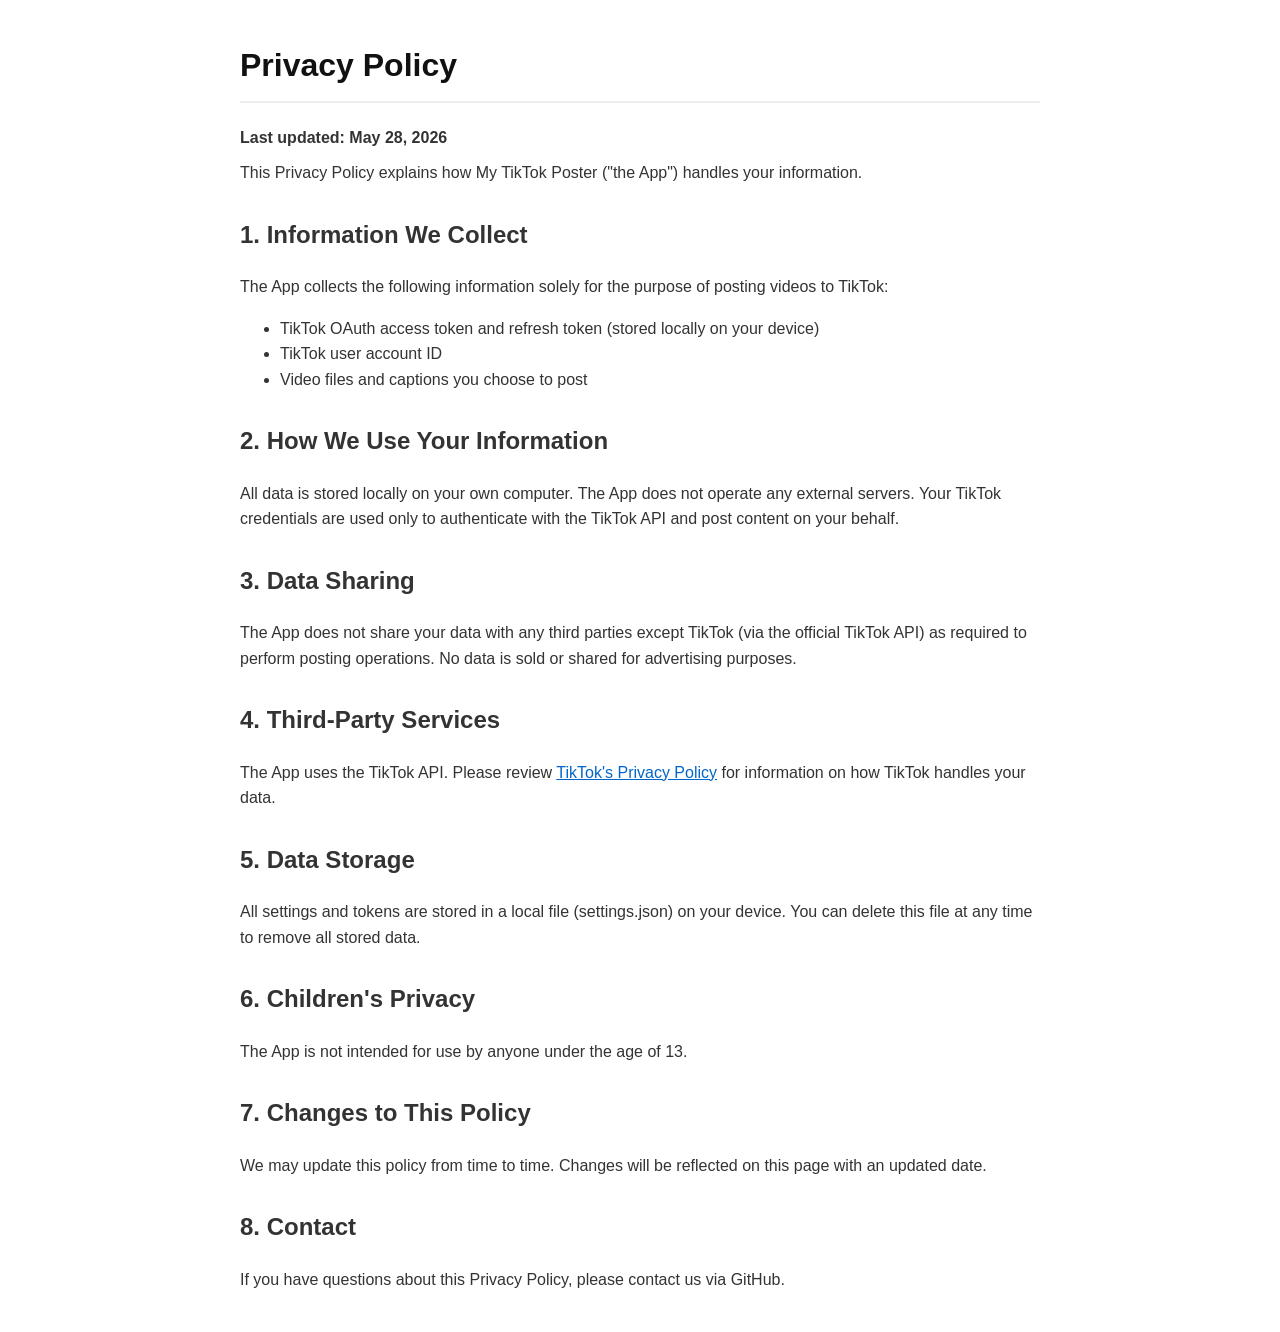
==== privacy-policy.html @ 88461009 "Add files via upload" ====
<!DOCTYPE html>
<html lang="en">
<head>
<meta charset="UTF-8">
<meta name="viewport" content="width=device-width, initial-scale=1.0">
<title>Privacy Policy - My TikTok Poster</title>
<style>
  body { font-family: Arial, sans-serif; max-width: 800px; margin: 40px auto; padding: 0 20px; color: #333; line-height: 1.6; }
  h1 { color: #111; border-bottom: 2px solid #eee; padding-bottom: 10px; }
  h2 { color: #333; margin-top: 30px; }
  p { margin: 10px 0; }
  a { color: #0066cc; }
</style>
</head>
<body>
<h1>Privacy Policy</h1>
<p><strong>Last updated: May 28, 2026</strong></p>

<p>This Privacy Policy explains how My TikTok Poster ("the App") handles your information.</p>

<h2>1. Information We Collect</h2>
<p>The App collects the following information solely for the purpose of posting videos to TikTok:</p>
<ul>
  <li>TikTok OAuth access token and refresh token (stored locally on your device)</li>
  <li>TikTok user account ID</li>
  <li>Video files and captions you choose to post</li>
</ul>

<h2>2. How We Use Your Information</h2>
<p>All data is stored locally on your own computer. The App does not operate any external servers. Your TikTok credentials are used only to authenticate with the TikTok API and post content on your behalf.</p>

<h2>3. Data Sharing</h2>
<p>The App does not share your data with any third parties except TikTok (via the official TikTok API) as required to perform posting operations. No data is sold or shared for advertising purposes.</p>

<h2>4. Third-Party Services</h2>
<p>The App uses the TikTok API. Please review <a href="https://www.tiktok.com/legal/privacy-policy" target="_blank">TikTok's Privacy Policy</a> for information on how TikTok handles your data.</p>

<h2>5. Data Storage</h2>
<p>All settings and tokens are stored in a local file (settings.json) on your device. You can delete this file at any time to remove all stored data.</p>

<h2>6. Children's Privacy</h2>
<p>The App is not intended for use by anyone under the age of 13.</p>

<h2>7. Changes to This Policy</h2>
<p>We may update this policy from time to time. Changes will be reflected on this page with an updated date.</p>

<h2>8. Contact</h2>
<p>If you have questions about this Privacy Policy, please contact us via GitHub.</p>
</body>
</html>
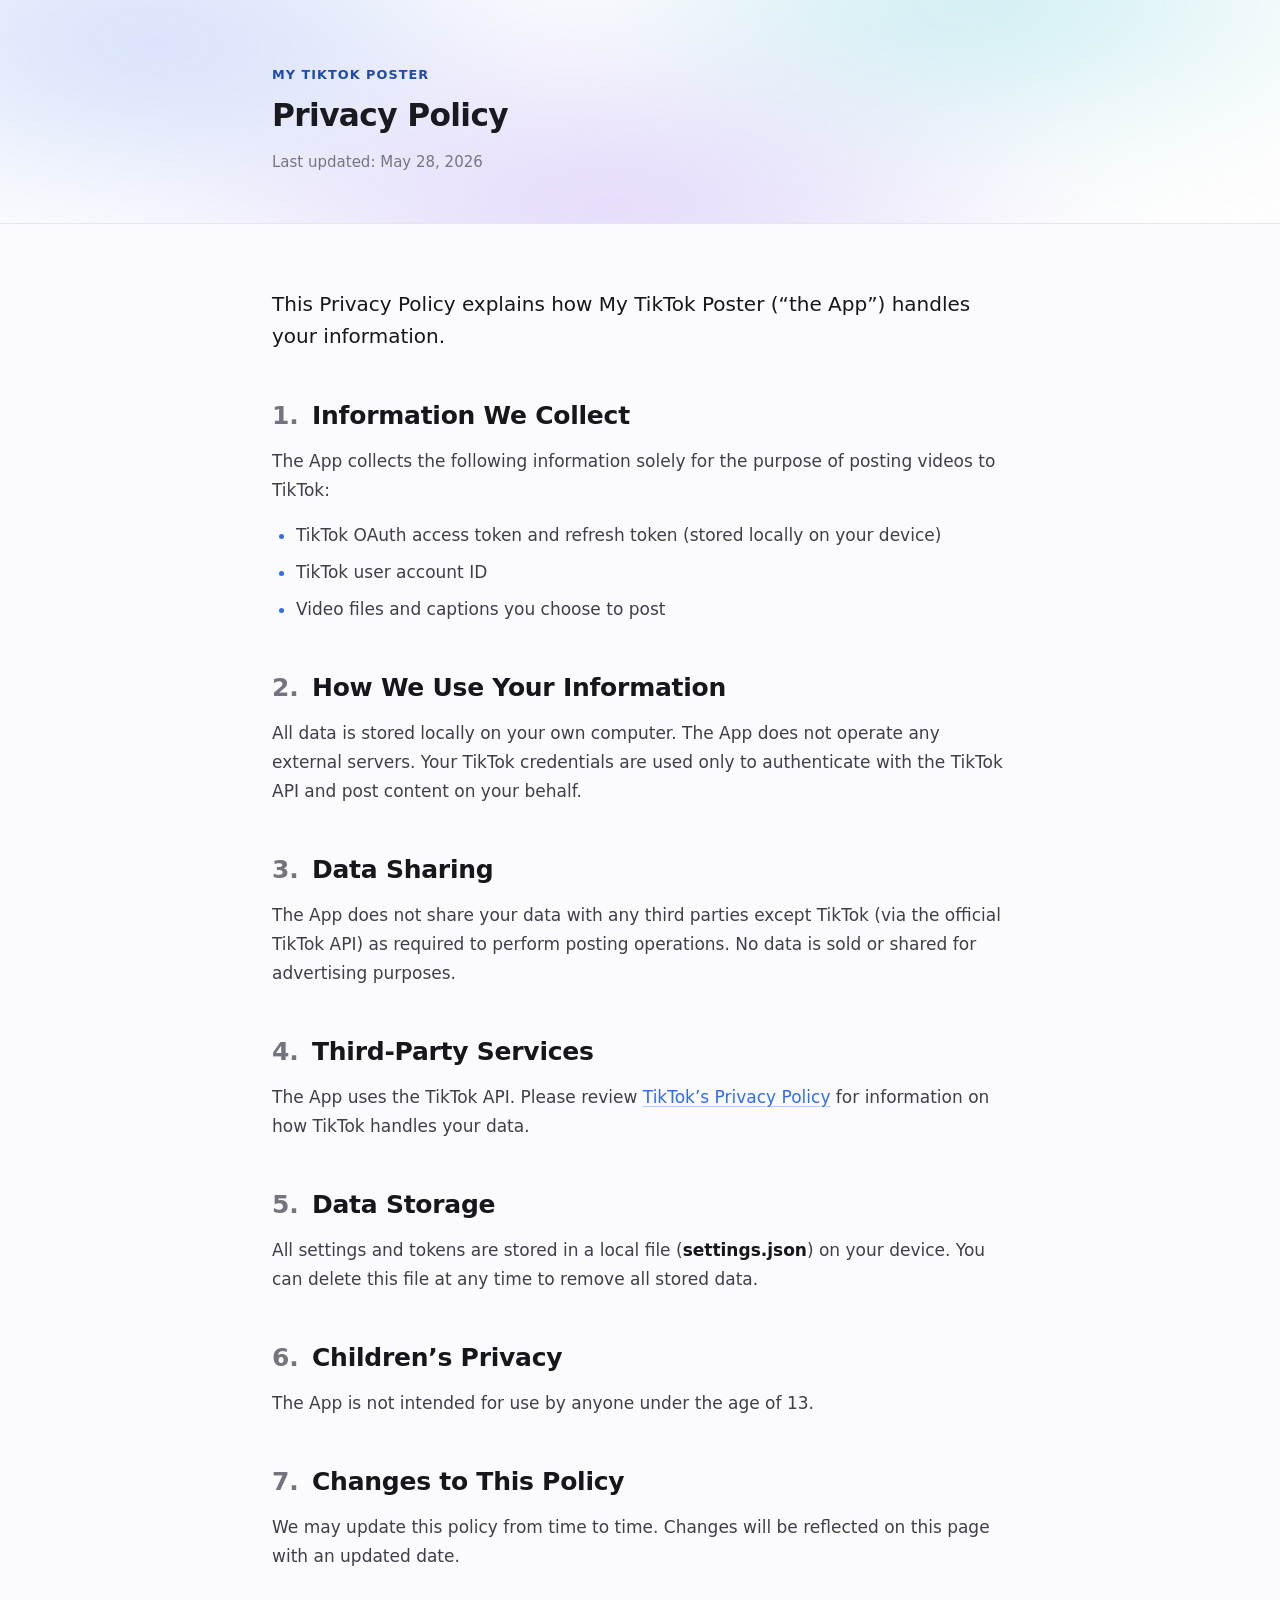
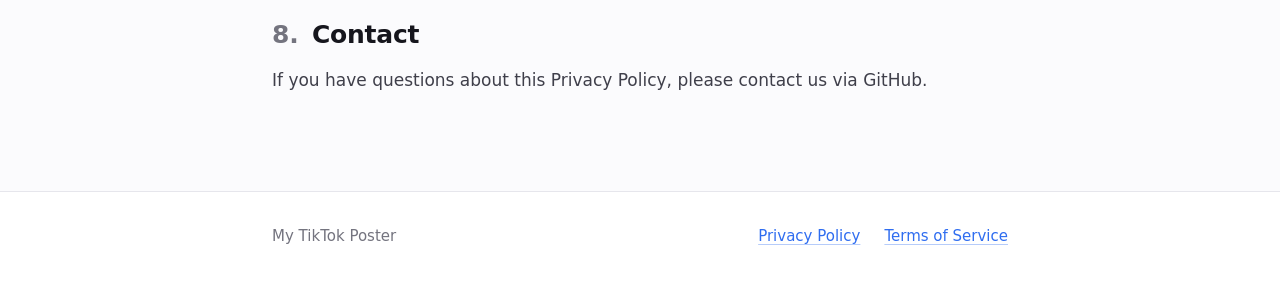
==== commit a84b61fc: "Restyle the legal pages with a token-based stylesheet The Privacy Policy and Terms pages each carrie" ====
--- a/privacy-policy.html
+++ b/privacy-policy.html
@@ -4,47 +4,78 @@
 <meta charset="UTF-8">
 <meta name="viewport" content="width=device-width, initial-scale=1.0">
 <title>Privacy Policy - My TikTok Poster</title>
-<style>
-  body { font-family: Arial, sans-serif; max-width: 800px; margin: 40px auto; padding: 0 20px; color: #333; line-height: 1.6; }
-  h1 { color: #111; border-bottom: 2px solid #eee; padding-bottom: 10px; }
-  h2 { color: #333; margin-top: 30px; }
-  p { margin: 10px 0; }
-  a { color: #0066cc; }
-</style>
+<meta name="description" content="How My TikTok Poster handles your information. All data is stored locally on your own device.">
+<meta name="color-scheme" content="light dark">
+<link rel="stylesheet" href="assets/site.css">
 </head>
 <body>
-<h1>Privacy Policy</h1>
-<p><strong>Last updated: May 28, 2026</strong></p>
 
-<p>This Privacy Policy explains how My TikTok Poster ("the App") handles your information.</p>
+<header class="masthead">
+  <div class="masthead-inner">
+    <p class="eyebrow">My TikTok Poster</p>
+    <h1>Privacy Policy</h1>
+    <p class="meta">Last updated: May 28, 2026</p>
+  </div>
+</header>
 
-<h2>1. Information We Collect</h2>
-<p>The App collects the following information solely for the purpose of posting videos to TikTok:</p>
-<ul>
-  <li>TikTok OAuth access token and refresh token (stored locally on your device)</li>
-  <li>TikTok user account ID</li>
-  <li>Video files and captions you choose to post</li>
-</ul>
+<main>
+  <p class="lede">This Privacy Policy explains how My TikTok Poster (&ldquo;the App&rdquo;) handles your information.</p>
 
-<h2>2. How We Use Your Information</h2>
-<p>All data is stored locally on your own computer. The App does not operate any external servers. Your TikTok credentials are used only to authenticate with the TikTok API and post content on your behalf.</p>
+  <section>
+    <h2><span class="num">1.</span>Information We Collect</h2>
+    <p>The App collects the following information solely for the purpose of posting videos to TikTok:</p>
+    <ul>
+      <li>TikTok OAuth access token and refresh token (stored locally on your device)</li>
+      <li>TikTok user account ID</li>
+      <li>Video files and captions you choose to post</li>
+    </ul>
+  </section>
 
-<h2>3. Data Sharing</h2>
-<p>The App does not share your data with any third parties except TikTok (via the official TikTok API) as required to perform posting operations. No data is sold or shared for advertising purposes.</p>
+  <section>
+    <h2><span class="num">2.</span>How We Use Your Information</h2>
+    <p>All data is stored locally on your own computer. The App does not operate any external servers. Your TikTok credentials are used only to authenticate with the TikTok API and post content on your behalf.</p>
+  </section>
 
-<h2>4. Third-Party Services</h2>
-<p>The App uses the TikTok API. Please review <a href="https://www.tiktok.com/legal/privacy-policy" target="_blank">TikTok's Privacy Policy</a> for information on how TikTok handles your data.</p>
+  <section>
+    <h2><span class="num">3.</span>Data Sharing</h2>
+    <p>The App does not share your data with any third parties except TikTok (via the official TikTok API) as required to perform posting operations. No data is sold or shared for advertising purposes.</p>
+  </section>
 
-<h2>5. Data Storage</h2>
-<p>All settings and tokens are stored in a local file (settings.json) on your device. You can delete this file at any time to remove all stored data.</p>
+  <section>
+    <h2><span class="num">4.</span>Third-Party Services</h2>
+    <p>The App uses the TikTok API. Please review <a href="https://www.tiktok.com/legal/privacy-policy" target="_blank" rel="noopener">TikTok&rsquo;s Privacy Policy</a> for information on how TikTok handles your data.</p>
+  </section>
 
-<h2>6. Children's Privacy</h2>
-<p>The App is not intended for use by anyone under the age of 13.</p>
+  <section>
+    <h2><span class="num">5.</span>Data Storage</h2>
+    <p>All settings and tokens are stored in a local file (<strong>settings.json</strong>) on your device. You can delete this file at any time to remove all stored data.</p>
+  </section>
 
-<h2>7. Changes to This Policy</h2>
-<p>We may update this policy from time to time. Changes will be reflected on this page with an updated date.</p>
+  <section>
+    <h2><span class="num">6.</span>Children&rsquo;s Privacy</h2>
+    <p>The App is not intended for use by anyone under the age of 13.</p>
+  </section>
 
-<h2>8. Contact</h2>
-<p>If you have questions about this Privacy Policy, please contact us via GitHub.</p>
+  <section>
+    <h2><span class="num">7.</span>Changes to This Policy</h2>
+    <p>We may update this policy from time to time. Changes will be reflected on this page with an updated date.</p>
+  </section>
+
+  <section>
+    <h2><span class="num">8.</span>Contact</h2>
+    <p>If you have questions about this Privacy Policy, please contact us via GitHub.</p>
+  </section>
+</main>
+
+<footer>
+  <div class="footer-inner">
+    <span>My TikTok Poster</span>
+    <nav class="footer-nav">
+      <a href="privacy-policy.html" aria-current="page">Privacy Policy</a>
+      <a href="terms.html">Terms of Service</a>
+    </nav>
+  </div>
+</footer>
+
 </body>
 </html>
--- a/assets/site.css
+++ b/assets/site.css
@@ -0,0 +1,277 @@
+/* ============================================================
+   My TikTok Poster — shared stylesheet
+   Everything below is driven by two scales (type + space)
+   and one accent colour. No arbitrary values.
+   ============================================================ */
+
+:root {
+  /* --- type scale: 1.25 ratio (major third), 16px base --- */
+  --text-xs:   0.80rem;   /* 12.8px */
+  --text-sm:   0.9375rem; /* 15px   */
+  --text-base: 1.0625rem; /* 17px   */
+  --text-lg:   1.25rem;   /* 20px   */
+  --text-xl:   1.5625rem; /* 25px   */
+  --text-2xl:  1.953rem;  /* 31px   */
+
+  /* --- space scale: multiples of 4px, nothing in between --- */
+  --space-1: 0.25rem;
+  --space-2: 0.5rem;
+  --space-3: 0.75rem;
+  --space-4: 1rem;
+  --space-6: 1.5rem;
+  --space-8: 2rem;
+  --space-12: 3rem;
+  --space-16: 4rem;
+  --space-24: 6rem;
+
+  /* --- radius --- */
+  --radius-sm: 6px;
+  --radius-md: 10px;
+  --radius-lg: 16px;
+
+  /* --- colour: neutrals + exactly one accent --- */
+  --bg:           #fbfbfd;
+  --surface:      #ffffff;
+  --border:       #e6e6ec;
+  --text-strong:  #16161d;
+  --text:         #3f3f4a;
+  --text-muted:   #74747f;
+  --accent:       #2f6df0;
+  --accent-soft:  #eef3fe;
+  --accent-ink:   #1b49ab;
+
+  /* gradient stops for the masthead wash */
+  --wash-a: #4f7ff5;
+  --wash-b: #19b6c9;
+  --wash-c: #8b5cf6;
+
+  /* Line length cap — the single most underrated readability control.
+     Deliberately in rem, not ch: `ch` resolves against the *using*
+     element's font-size, so a shared `--measure` in ch silently makes
+     the small-text footer narrower than the body. rem is root-relative
+     and stays identical everywhere. 46rem ~= 68 characters at 17px. */
+  --measure: 46rem;
+  --font: ui-sans-serif, system-ui, -apple-system, "Segoe UI",
+          "Hiragino Sans", "Noto Sans JP", "Yu Gothic UI", sans-serif;
+}
+
+@media (prefers-color-scheme: dark) {
+  :root:not([data-theme="light"]) {
+    --bg:          #0e0e12;
+    --surface:     #16161d;
+    --border:      #2a2a34;
+    --text-strong: #f4f4f7;
+    --text:        #c3c3cf;
+    --text-muted:  #8b8b98;
+    --accent:      #7aa2ff;
+    --accent-soft: #1a2340;
+    --accent-ink:  #b6cbff;
+    --wash-a: #3558bd;
+    --wash-b: #0f7f8d;
+    --wash-c: #6336c4;
+  }
+}
+
+:root[data-theme="dark"] {
+  --bg:          #0e0e12;
+  --surface:     #16161d;
+  --border:      #2a2a34;
+  --text-strong: #f4f4f7;
+  --text:        #c3c3cf;
+  --text-muted:  #8b8b98;
+  --accent:      #7aa2ff;
+  --accent-soft: #1a2340;
+  --accent-ink:  #b6cbff;
+  --wash-a: #3558bd;
+  --wash-b: #0f7f8d;
+  --wash-c: #6336c4;
+}
+
+/* ---------- reset ---------- */
+*, *::before, *::after { box-sizing: border-box; }
+html { -webkit-text-size-adjust: 100%; }
+body {
+  margin: 0;
+  background: var(--bg);
+  color: var(--text);
+  font-family: var(--font);
+  font-size: var(--text-base);
+  line-height: 1.7;              /* body copy: generous */
+  -webkit-font-smoothing: antialiased;
+}
+
+/* ---------- masthead ---------- */
+.masthead {
+  position: relative;
+  overflow: hidden;
+  border-bottom: 1px solid var(--border);
+  background: var(--surface);
+  padding: var(--space-16) 0 var(--space-12);
+}
+
+/* Blurred colour blobs, interpolated in oklab so the midpoints
+   stay saturated instead of going muddy. This is the whole
+   "mesh gradient" trick — three blobs and a blur. */
+.masthead::before {
+  content: "";
+  position: absolute;
+  inset: -40% -10% auto -10%;
+  height: 420px;
+  background:
+    radial-gradient(40% 60% at 18% 30%, var(--wash-a) 0%, transparent 70%),
+    radial-gradient(38% 55% at 72% 18%, var(--wash-b) 0%, transparent 70%),
+    radial-gradient(45% 60% at 48% 72%, var(--wash-c) 0%, transparent 70%);
+  filter: blur(72px);
+  opacity: 0.30;
+  pointer-events: none;
+}
+
+/* Fine noise over the gradient kills the banding you otherwise
+   get across a wide soft wash. ~4% opacity is plenty. */
+.masthead::after {
+  content: "";
+  position: absolute;
+  inset: 0;
+  pointer-events: none;
+  opacity: 0.045;
+  background-image: url("data:image/svg+xml,%3Csvg xmlns='http://www.w3.org/2000/svg' width='160' height='160'%3E%3Cfilter id='n'%3E%3CfeTurbulence type='fractalNoise' baseFrequency='0.85' numOctaves='3'/%3E%3C/filter%3E%3Crect width='160' height='160' filter='url(%23n)'/%3E%3C/svg%3E");
+}
+
+.masthead > * { position: relative; }
+
+/* Shared measure wrapper. The padding is INSIDE the max-width, so every
+   band on the page resolves to the same left edge at every viewport. */
+.masthead-inner,
+main,
+.footer-inner {
+  max-width: calc(var(--measure) + var(--space-8));
+  margin-inline: auto;
+  padding-inline: var(--space-4);
+}
+
+.eyebrow {
+  margin: 0 0 var(--space-3);
+  font-size: var(--text-xs);
+  font-weight: 600;
+  letter-spacing: 0.08em;
+  text-transform: uppercase;
+  color: var(--accent-ink);
+}
+
+h1 {
+  margin: 0;
+  font-size: var(--text-2xl);
+  line-height: 1.15;             /* headings: tight */
+  letter-spacing: -0.02em;       /* large text needs negative tracking */
+  font-weight: 680;
+  color: var(--text-strong);
+}
+
+.meta {
+  margin: var(--space-4) 0 0;
+  font-size: var(--text-sm);
+  color: var(--text-muted);
+}
+
+/* ---------- body ---------- */
+main {
+  margin-block: var(--space-16) var(--space-24);
+}
+
+.lede {
+  margin: 0 0 var(--space-12);
+  font-size: var(--text-lg);
+  line-height: 1.6;
+  color: var(--text-strong);
+}
+
+section + section { margin-top: var(--space-12); }
+
+h2 {
+  margin: 0 0 var(--space-4);
+  font-size: var(--text-xl);
+  line-height: 1.25;
+  letter-spacing: -0.01em;
+  font-weight: 650;
+  color: var(--text-strong);
+}
+
+/* The section number sits in the margin so headings stay flush
+   left and the numbers read as an index, not as part of the text. */
+h2 .num {
+  display: inline-block;
+  min-width: 1.6em;
+  font-variant-numeric: tabular-nums;
+  font-weight: 550;
+  color: var(--text-muted);
+}
+
+p { margin: 0 0 var(--space-4); }
+p:last-child { margin-bottom: 0; }
+
+ul {
+  margin: 0 0 var(--space-4);
+  padding-left: var(--space-6);
+}
+li { margin-bottom: var(--space-2); }
+li::marker { color: var(--accent); }
+
+strong { color: var(--text-strong); font-weight: 620; }
+
+a {
+  color: var(--accent);
+  text-decoration-color: color-mix(in oklab, var(--accent) 35%, transparent);
+  text-underline-offset: 0.18em;
+  border-radius: var(--radius-sm);
+  transition: text-decoration-color 140ms ease, color 140ms ease;
+}
+a:hover { text-decoration-color: currentColor; }
+a:focus-visible {
+  outline: 2px solid var(--accent);
+  outline-offset: 3px;
+}
+
+/* ---------- callout ---------- */
+.note {
+  margin: 0 0 var(--space-4);
+  padding: var(--space-4) var(--space-6);
+  border: 1px solid var(--border);
+  border-left: 3px solid var(--accent);
+  border-radius: var(--radius-md);
+  background: var(--accent-soft);
+  color: var(--text-strong);
+  font-size: var(--text-sm);
+}
+.note p:last-child { margin-bottom: 0; }
+
+/* ---------- footer ---------- */
+footer {
+  border-top: 1px solid var(--border);
+  background: var(--surface);
+  padding-block: var(--space-8);
+}
+.footer-inner {
+  display: flex;
+  flex-wrap: wrap;
+  gap: var(--space-4) var(--space-6);
+  align-items: baseline;
+  justify-content: space-between;
+  font-size: var(--text-sm);
+  color: var(--text-muted);
+}
+.footer-nav {
+  display: flex;
+  flex-wrap: wrap;
+  gap: var(--space-6);
+}
+
+/* ---------- responsive: one breakpoint, driven by content ---------- */
+@media (max-width: 34rem) {
+  :root { --text-2xl: 1.6rem; --text-xl: 1.3rem; }
+  .masthead { padding-block: var(--space-12) var(--space-8); }
+  main { margin-top: var(--space-12); }
+}
+
+@media (prefers-reduced-motion: reduce) {
+  * { transition: none !important; animation: none !important; }
+}
